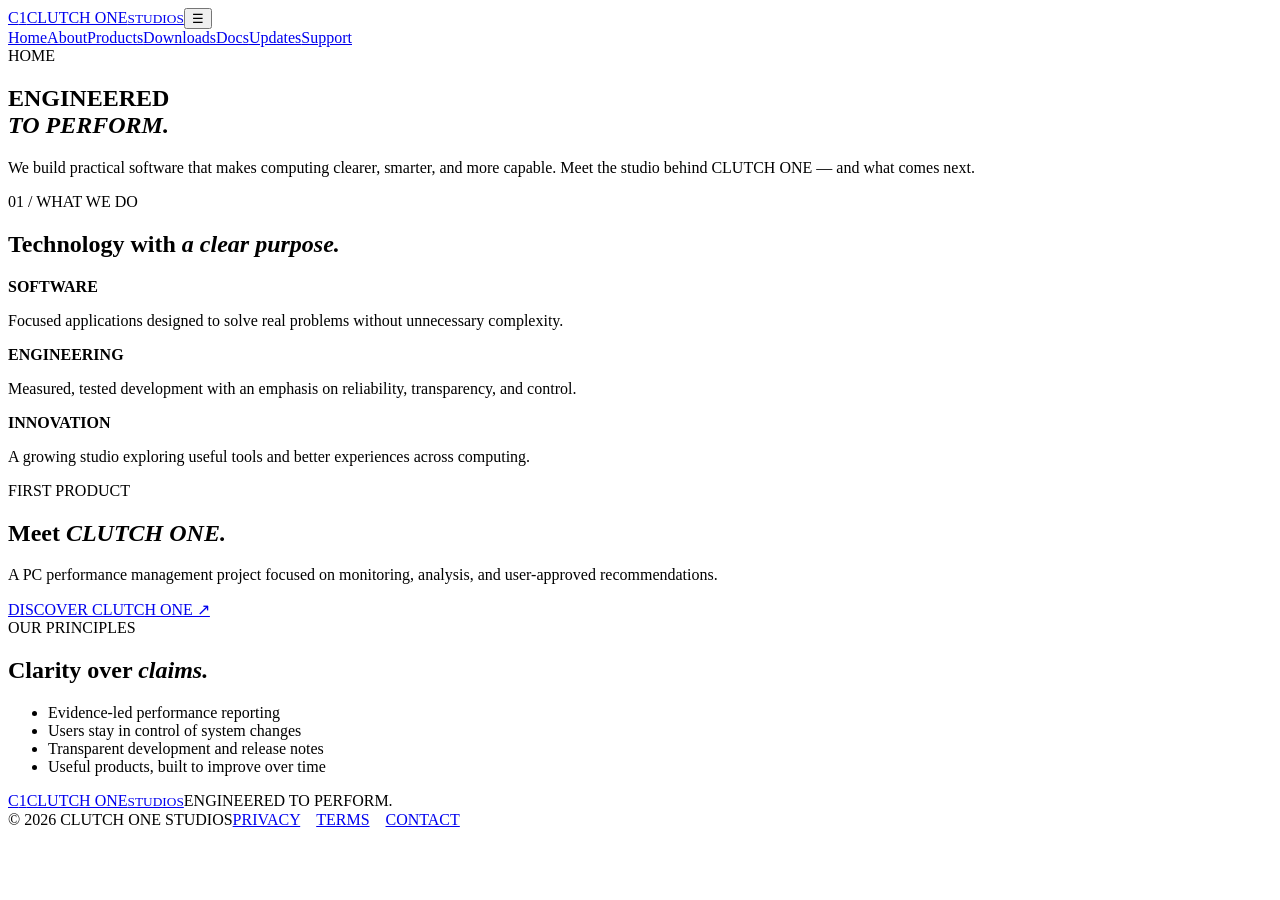
==== index.html @ 5ef76e0c "Add files via upload" ====
<!doctype html><html lang="en"><head><meta charset="utf-8"><meta name="viewport" content="width=device-width,initial-scale=1"><meta name="description" content="We build practical software that makes computing clearer, smarter, and more capable. Meet the studio behind CLUTCH ONE — and what comes next."><title>Index — CLUTCH ONE STUDIOS</title><link rel="stylesheet" href="assets/style.css"></head><body><header><div class="nav wrap"><a class="brand" href="index.html"><span class="mark">C<span>1</span></span><span>CLUTCH ONE<small>STUDIOS</small></span></a><button id="toggle" aria-label="Toggle menu">☰</button><nav id="nav"><a href="index.html">Home</a><a href="about.html">About</a><a href="products.html">Products</a><a href="downloads.html">Downloads</a><a href="documentation.html">Docs</a><a href="news.html">Updates</a><a href="support.html">Support</a></nav></div></header><main><section class="hero wrap"><div class="eyebrow">HOME</div><h1>ENGINEERED<br><em>TO PERFORM.</em></h1><p>We build practical software that makes computing clearer, smarter, and more capable. Meet the studio behind CLUTCH ONE — and what comes next.</p></section><section class="section wrap"><div class="eyebrow">01 / WHAT WE DO</div><h2>Technology with <em>a clear purpose.</em></h2><div class="cards"><article><b>SOFTWARE</b><p>Focused applications designed to solve real problems without unnecessary complexity.</p></article><article><b>ENGINEERING</b><p>Measured, tested development with an emphasis on reliability, transparency, and control.</p></article><article><b>INNOVATION</b><p>A growing studio exploring useful tools and better experiences across computing.</p></article></div></section><section class="band"><div class="wrap"><div class="eyebrow">FIRST PRODUCT</div><h2>Meet <em>CLUTCH ONE.</em></h2><p>A PC performance management project focused on monitoring, analysis, and user-approved recommendations.</p><a class="btn" href="clutch-one.html">DISCOVER CLUTCH ONE ↗</a></div></section><section class="section wrap"><div class="eyebrow">OUR PRINCIPLES</div><h2>Clarity over <em>claims.</em></h2><ul><li>Evidence-led performance reporting</li><li>Users stay in control of system changes</li><li>Transparent development and release notes</li><li>Useful products, built to improve over time</li></ul></section></main><footer><div class="wrap foot"><a class="brand" href="index.html"><span class="mark">C<span>1</span></span><span>CLUTCH ONE<small>STUDIOS</small></span></a><span>ENGINEERED TO PERFORM.</span></div><div class="wrap legal"><span>© 2026 CLUTCH ONE STUDIOS</span><span><a href="privacy.html">PRIVACY</a>　<a href="terms.html">TERMS</a>　<a href="support.html">CONTACT</a></span></div></footer><script>document.getElementById('toggle').onclick=()=>document.getElementById('nav').classList.toggle('open')</script></body></html>
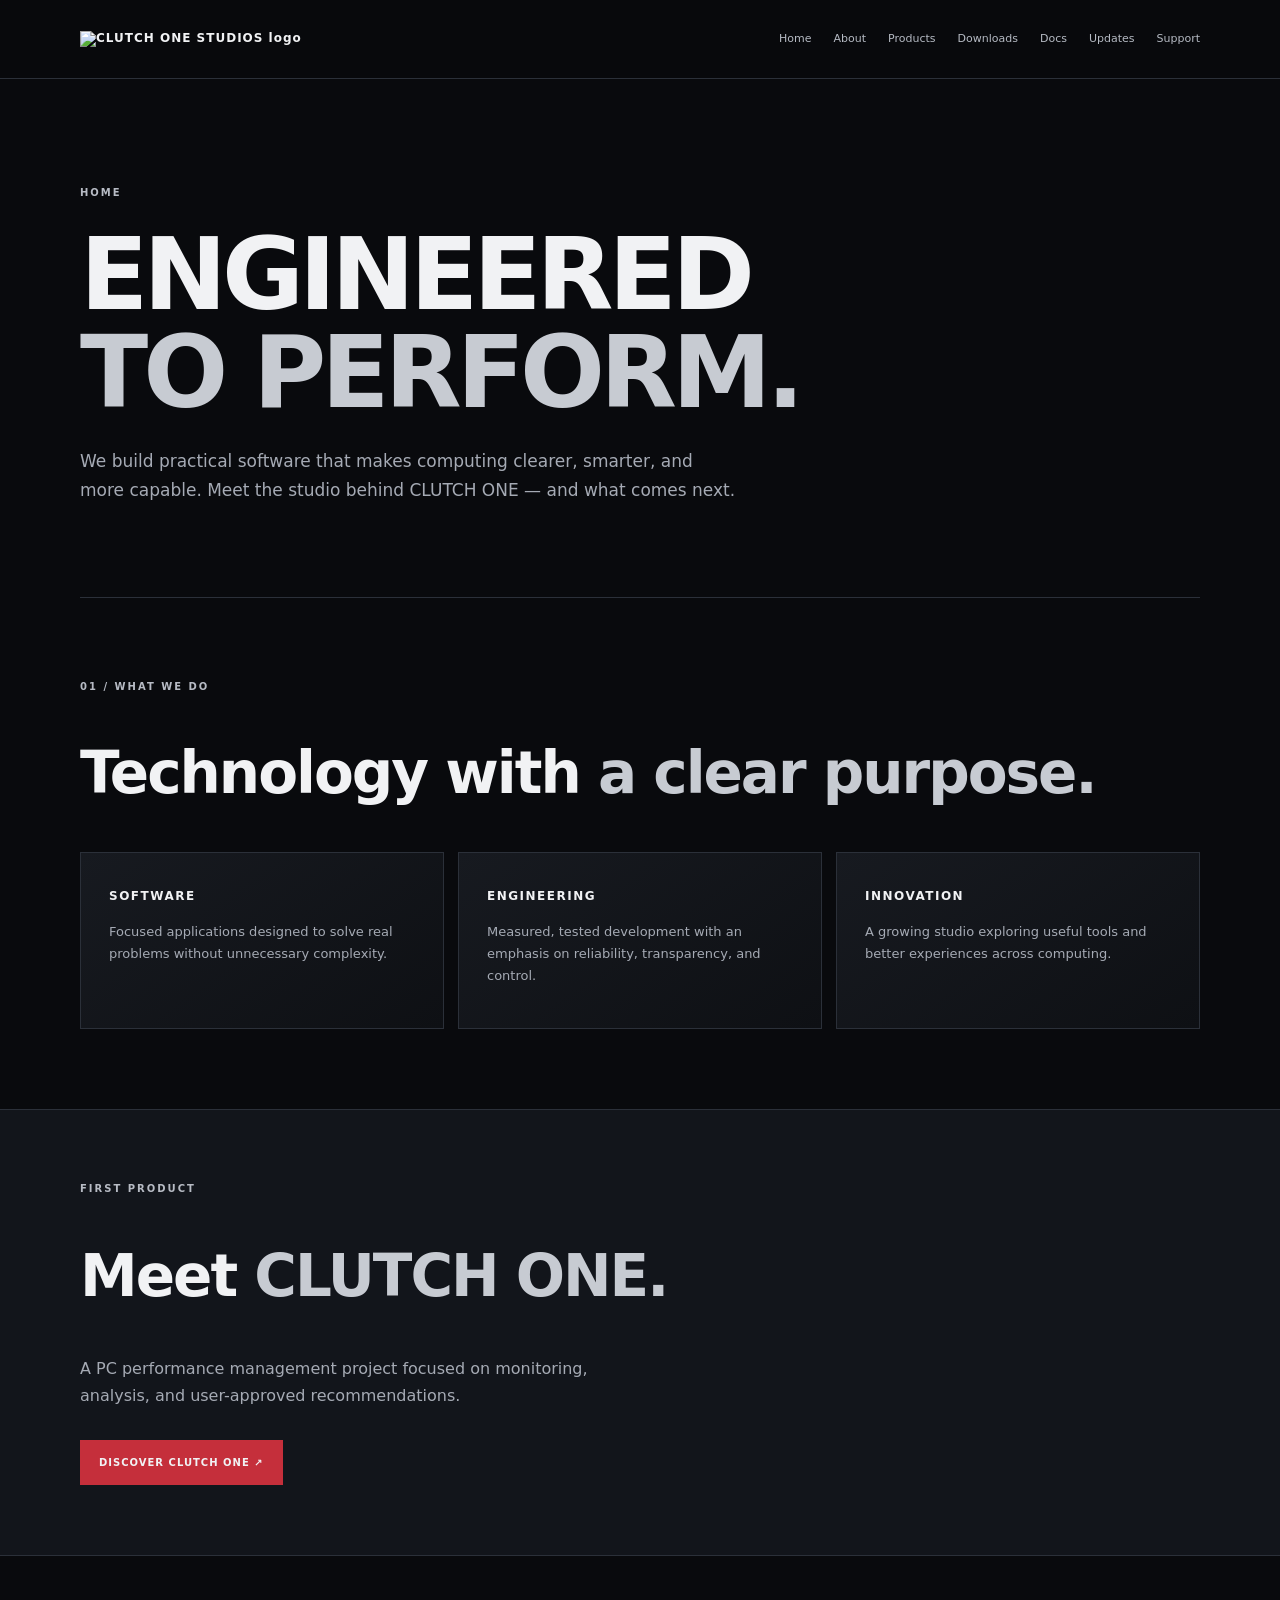
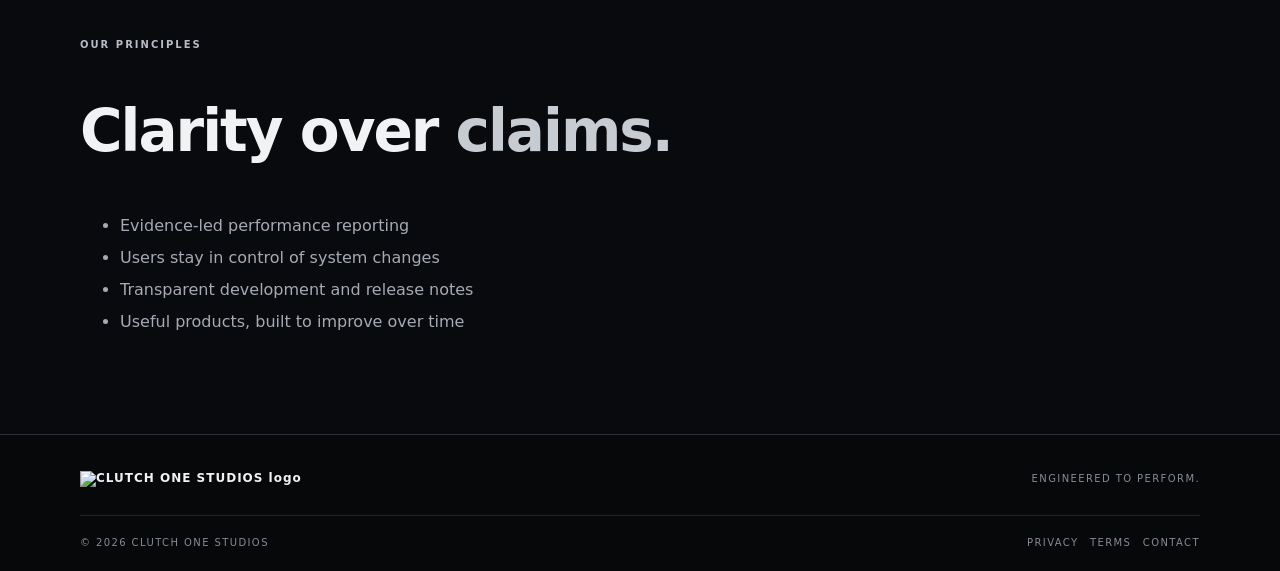
==== commit c4f2ece4: "Add files via upload" ====
--- a/index.html
+++ b/index.html
@@ -1 +1 @@
-<!doctype html><html lang="en"><head><meta charset="utf-8"><meta name="viewport" content="width=device-width,initial-scale=1"><meta name="description" content="We build practical software that makes computing clearer, smarter, and more capable. Meet the studio behind CLUTCH ONE — and what comes next."><title>Index — CLUTCH ONE STUDIOS</title><link rel="stylesheet" href="assets/style.css"></head><body><header><div class="nav wrap"><a class="brand" href="index.html"><span class="mark">C<span>1</span></span><span>CLUTCH ONE<small>STUDIOS</small></span></a><button id="toggle" aria-label="Toggle menu">☰</button><nav id="nav"><a href="index.html">Home</a><a href="about.html">About</a><a href="products.html">Products</a><a href="downloads.html">Downloads</a><a href="documentation.html">Docs</a><a href="news.html">Updates</a><a href="support.html">Support</a></nav></div></header><main><section class="hero wrap"><div class="eyebrow">HOME</div><h1>ENGINEERED<br><em>TO PERFORM.</em></h1><p>We build practical software that makes computing clearer, smarter, and more capable. Meet the studio behind CLUTCH ONE — and what comes next.</p></section><section class="section wrap"><div class="eyebrow">01 / WHAT WE DO</div><h2>Technology with <em>a clear purpose.</em></h2><div class="cards"><article><b>SOFTWARE</b><p>Focused applications designed to solve real problems without unnecessary complexity.</p></article><article><b>ENGINEERING</b><p>Measured, tested development with an emphasis on reliability, transparency, and control.</p></article><article><b>INNOVATION</b><p>A growing studio exploring useful tools and better experiences across computing.</p></article></div></section><section class="band"><div class="wrap"><div class="eyebrow">FIRST PRODUCT</div><h2>Meet <em>CLUTCH ONE.</em></h2><p>A PC performance management project focused on monitoring, analysis, and user-approved recommendations.</p><a class="btn" href="clutch-one.html">DISCOVER CLUTCH ONE ↗</a></div></section><section class="section wrap"><div class="eyebrow">OUR PRINCIPLES</div><h2>Clarity over <em>claims.</em></h2><ul><li>Evidence-led performance reporting</li><li>Users stay in control of system changes</li><li>Transparent development and release notes</li><li>Useful products, built to improve over time</li></ul></section></main><footer><div class="wrap foot"><a class="brand" href="index.html"><span class="mark">C<span>1</span></span><span>CLUTCH ONE<small>STUDIOS</small></span></a><span>ENGINEERED TO PERFORM.</span></div><div class="wrap legal"><span>© 2026 CLUTCH ONE STUDIOS</span><span><a href="privacy.html">PRIVACY</a>　<a href="terms.html">TERMS</a>　<a href="support.html">CONTACT</a></span></div></footer><script>document.getElementById('toggle').onclick=()=>document.getElementById('nav').classList.toggle('open')</script></body></html>+<!doctype html><html lang="en"><head><meta charset="utf-8"><meta name="viewport" content="width=device-width,initial-scale=1"><meta name="description" content="We build practical software that makes computing clearer, smarter, and more capable. Meet the studio behind CLUTCH ONE — and what comes next."><title>Index — CLUTCH ONE STUDIOS</title><link rel="stylesheet" href="assets/style.css"></head><body><header><div class="nav wrap"><a class="brand" href="index.html"><img class="brand-logo" src="assets/clutch-one-studios-logo.png" alt="CLUTCH ONE STUDIOS logo"></a><button id="toggle" aria-label="Toggle menu">☰</button><nav id="nav"><a href="index.html">Home</a><a href="about.html">About</a><a href="products.html">Products</a><a href="downloads.html">Downloads</a><a href="documentation.html">Docs</a><a href="news.html">Updates</a><a href="support.html">Support</a></nav></div></header><main><section class="hero wrap"><div class="eyebrow">HOME</div><h1>ENGINEERED<br><em>TO PERFORM.</em></h1><p>We build practical software that makes computing clearer, smarter, and more capable. Meet the studio behind CLUTCH ONE — and what comes next.</p></section><section class="section wrap"><div class="eyebrow">01 / WHAT WE DO</div><h2>Technology with <em>a clear purpose.</em></h2><div class="cards"><article><b>SOFTWARE</b><p>Focused applications designed to solve real problems without unnecessary complexity.</p></article><article><b>ENGINEERING</b><p>Measured, tested development with an emphasis on reliability, transparency, and control.</p></article><article><b>INNOVATION</b><p>A growing studio exploring useful tools and better experiences across computing.</p></article></div></section><section class="band"><div class="wrap"><div class="eyebrow">FIRST PRODUCT</div><h2>Meet <em>CLUTCH ONE.</em></h2><p>A PC performance management project focused on monitoring, analysis, and user-approved recommendations.</p><a class="btn" href="clutch-one.html">DISCOVER CLUTCH ONE ↗</a></div></section><section class="section wrap"><div class="eyebrow">OUR PRINCIPLES</div><h2>Clarity over <em>claims.</em></h2><ul><li>Evidence-led performance reporting</li><li>Users stay in control of system changes</li><li>Transparent development and release notes</li><li>Useful products, built to improve over time</li></ul></section></main><footer><div class="wrap foot"><a class="brand" href="index.html"><img class="brand-logo" src="assets/clutch-one-studios-logo.png" alt="CLUTCH ONE STUDIOS logo"></a><span>ENGINEERED TO PERFORM.</span></div><div class="wrap legal"><span>© 2026 CLUTCH ONE STUDIOS</span><span><a href="privacy.html">PRIVACY</a>　<a href="terms.html">TERMS</a>　<a href="support.html">CONTACT</a></span></div></footer><script>document.getElementById('toggle').onclick=()=>document.getElementById('nav').classList.toggle('open')</script></body></html>
--- a/assets/style.css
+++ b/assets/style.css
@@ -0,0 +1 @@
+*{box-sizing:border-box} :root{--bg:#090a0d;--panel:#13161c;--line:#2b3039;--white:#f1f2f4;--muted:#a5aab4;--red:#c52f3b}body{margin:0;background:var(--bg);color:var(--white);font:16px/1.7 Inter,system-ui,Segoe UI,sans-serif}a{color:inherit;text-decoration:none}.wrap{width:min(1120px,calc(100% - 44px));margin:auto}header{position:sticky;top:0;background:#090a0ded;backdrop-filter:blur(16px);border-bottom:1px solid var(--line);z-index:5}.nav{height:78px;display:flex;align-items:center;gap:25px}.brand{display:flex;align-items:center;gap:11px;font-size:12px;font-weight:900;letter-spacing:1px;line-height:1.2}.brand small{display:block;color:#aeb2ba;font-size:9px;letter-spacing:3px;margin-top:5px}.mark{width:42px;height:42px;border:1px solid #646973;border-radius:8px;display:grid;place-items:center;font-size:20px;letter-spacing:-3px;background:#171a20}.mark span,.c1 span,.orb span{color:var(--red)}nav{display:flex;gap:22px;margin-left:auto}nav a{font-size:11px;color:#b5bac3}nav a:hover{color:white}#toggle{display:none;background:none;color:white;border:1px solid var(--line);padding:8px}.hero{padding-top:105px;padding-bottom:75px;border-bottom:1px solid var(--line);position:relative}.eyebrow{font-size:10px;letter-spacing:2px;color:#b7bbc4;font-weight:800}.hero h1{font-size:clamp(56px,8vw,100px);line-height:.98;letter-spacing:-5px;margin:25px 0}.hero h1 em,h2 em{font-style:normal;color:#c7cbd2}.hero p{max-width:660px;color:var(--muted);font-size:17px}.section{padding-top:80px;padding-bottom:80px}.section h2,.band h2{font-size:clamp(36px,5vw,58px);line-height:1.05;letter-spacing:-2px}.section p{max-width:760px;color:var(--muted)}.cards{display:grid;grid-template-columns:repeat(3,1fr);gap:14px;margin-top:30px}.cards article{background:linear-gradient(145deg,#171a20,#0e1014);border:1px solid var(--line);padding:28px;min-height:170px}.cards b{font-size:12px;letter-spacing:1.5px}.cards p{font-size:13px}.band{background:#12151b;border-block:1px solid var(--line);padding:70px 0}.band p{color:var(--muted);max-width:580px}.btn{display:inline-block;border:1px solid var(--red);background:var(--red);padding:13px 18px;font-size:10px;font-weight:900;letter-spacing:1px;margin-top:15px}.btn:hover{background:#df3947}.product{display:grid;grid-template-columns:1fr 1fr;align-items:center;gap:35px}.c1{font-size:42px;font-weight:950;letter-spacing:-7px}.orb{height:300px;border:1px solid #7b2933;border-radius:50%;display:grid;place-items:center;font-size:125px;font-weight:950;letter-spacing:-20px;background:radial-gradient(circle, #4b1720 0,transparent 68%)}.tag{font-size:10px!important;letter-spacing:1px}.notice{border:1px solid #66323a;background:#211317;padding:16px;color:#dfc2c6;font-size:13px}.center{text-align:center}.center p{margin-inline:auto}.center .btn{margin-top:20px}ul{color:var(--muted);line-height:2}footer{border-top:1px solid var(--line);background:#07080a;padding:35px 0 20px}.foot,.legal{display:flex;align-items:center;justify-content:space-between;gap:20px}.foot>span,.legal{font-size:10px;letter-spacing:1.4px;color:#858b96}.legal{border-top:1px solid #20232a;margin-top:28px;padding-top:18px}.legal a:hover{color:white}@media(max-width:850px){nav{gap:12px}nav a{font-size:10px}}@media(max-width:650px){.wrap{width:calc(100% - 34px)}.nav{height:70px}#toggle{display:block;margin-left:auto}nav{display:none;position:absolute;top:70px;left:0;right:0;background:#0d0f13;padding:20px 24px;flex-direction:column;border-bottom:1px solid var(--line)}nav.open{display:flex}nav a{font-size:13px}.hero{padding-top:75px}.hero h1{letter-spacing:-3px}.cards,.product{grid-template-columns:1fr}.orb{height:230px;font-size:100px}.foot,.legal{align-items:flex-start;flex-direction:column}.section{padding-block:60px}}
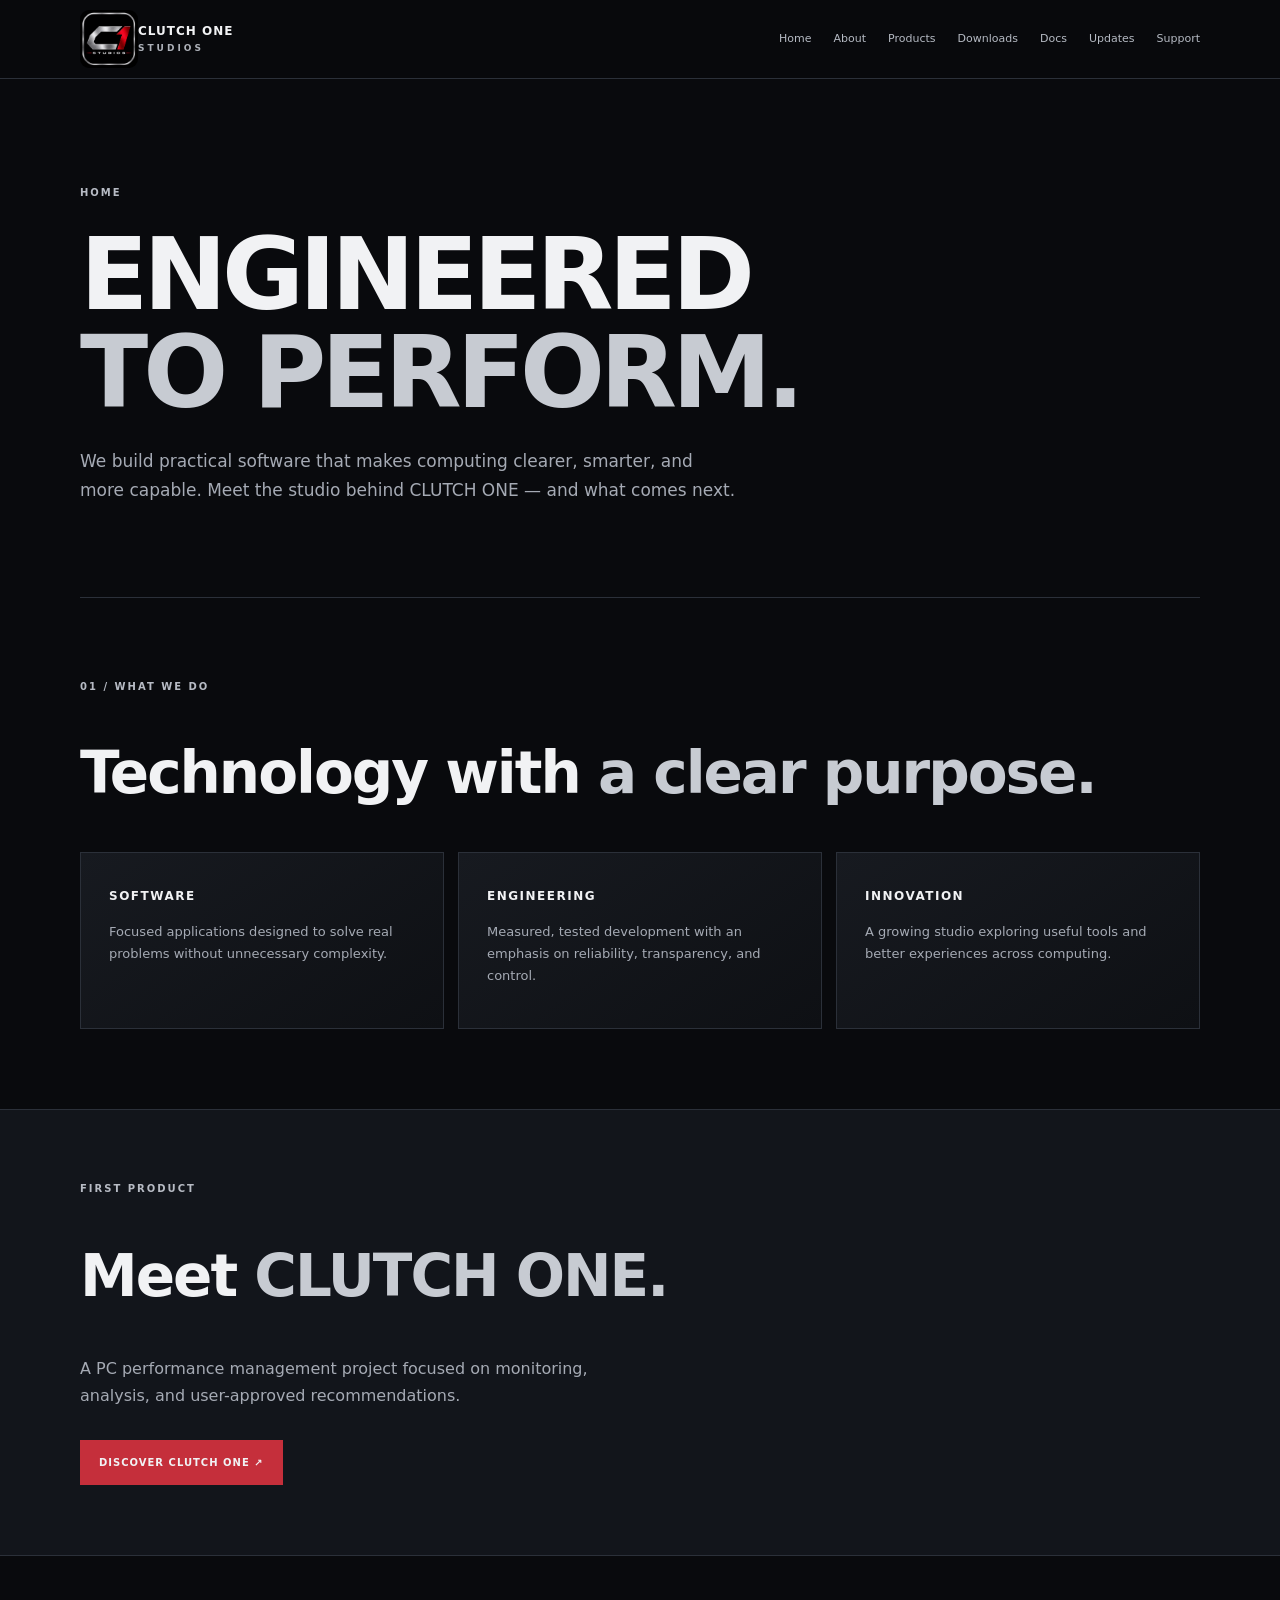
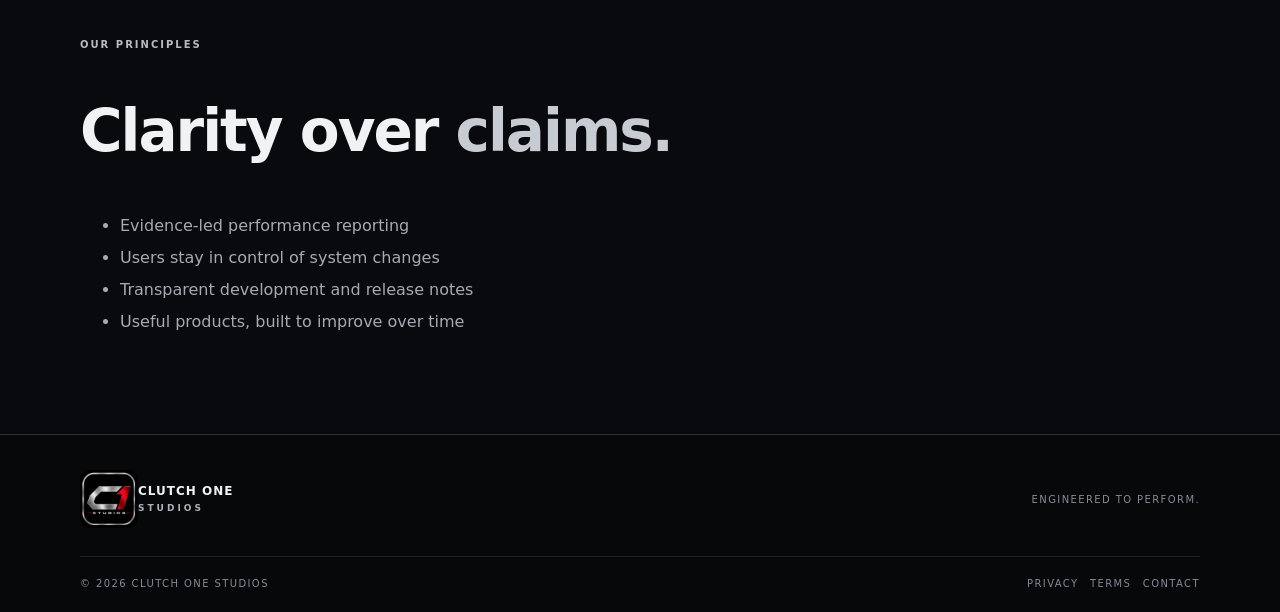
==== commit 57874e0d: "Add files via upload Header update" ====
--- a/index.html
+++ b/index.html
@@ -1 +1 @@
-<!doctype html><html lang="en"><head><meta charset="utf-8"><meta name="viewport" content="width=device-width,initial-scale=1"><meta name="description" content="We build practical software that makes computing clearer, smarter, and more capable. Meet the studio behind CLUTCH ONE — and what comes next."><title>Index — CLUTCH ONE STUDIOS</title><link rel="stylesheet" href="assets/style.css"></head><body><header><div class="nav wrap"><a class="brand" href="index.html"><img class="brand-logo" src="assets/clutch-one-studios-logo.png" alt="CLUTCH ONE STUDIOS logo"></a><button id="toggle" aria-label="Toggle menu">☰</button><nav id="nav"><a href="index.html">Home</a><a href="about.html">About</a><a href="products.html">Products</a><a href="downloads.html">Downloads</a><a href="documentation.html">Docs</a><a href="news.html">Updates</a><a href="support.html">Support</a></nav></div></header><main><section class="hero wrap"><div class="eyebrow">HOME</div><h1>ENGINEERED<br><em>TO PERFORM.</em></h1><p>We build practical software that makes computing clearer, smarter, and more capable. Meet the studio behind CLUTCH ONE — and what comes next.</p></section><section class="section wrap"><div class="eyebrow">01 / WHAT WE DO</div><h2>Technology with <em>a clear purpose.</em></h2><div class="cards"><article><b>SOFTWARE</b><p>Focused applications designed to solve real problems without unnecessary complexity.</p></article><article><b>ENGINEERING</b><p>Measured, tested development with an emphasis on reliability, transparency, and control.</p></article><article><b>INNOVATION</b><p>A growing studio exploring useful tools and better experiences across computing.</p></article></div></section><section class="band"><div class="wrap"><div class="eyebrow">FIRST PRODUCT</div><h2>Meet <em>CLUTCH ONE.</em></h2><p>A PC performance management project focused on monitoring, analysis, and user-approved recommendations.</p><a class="btn" href="clutch-one.html">DISCOVER CLUTCH ONE ↗</a></div></section><section class="section wrap"><div class="eyebrow">OUR PRINCIPLES</div><h2>Clarity over <em>claims.</em></h2><ul><li>Evidence-led performance reporting</li><li>Users stay in control of system changes</li><li>Transparent development and release notes</li><li>Useful products, built to improve over time</li></ul></section></main><footer><div class="wrap foot"><a class="brand" href="index.html"><img class="brand-logo" src="assets/clutch-one-studios-logo.png" alt="CLUTCH ONE STUDIOS logo"></a><span>ENGINEERED TO PERFORM.</span></div><div class="wrap legal"><span>© 2026 CLUTCH ONE STUDIOS</span><span><a href="privacy.html">PRIVACY</a>　<a href="terms.html">TERMS</a>　<a href="support.html">CONTACT</a></span></div></footer><script>document.getElementById('toggle').onclick=()=>document.getElementById('nav').classList.toggle('open')</script></body></html>+<!doctype html><html lang="en"><head><meta charset="utf-8"><meta name="viewport" content="width=device-width,initial-scale=1"><meta name="description" content="We build practical software that makes computing clearer, smarter, and more capable. Meet the studio behind CLUTCH ONE — and what comes next."><title>Index — CLUTCH ONE STUDIOS</title><link rel="stylesheet" href="assets/style.css"></head><body><header><div class="nav wrap"><a class="brand" href="index.html"><img class="brand-logo" src="assets/clutch-one-studios-logo.png" alt="CLUTCH ONE STUDIOS logo"><span class="brand-name">CLUTCH ONE<small>STUDIOS</small></span></a><button id="toggle" aria-label="Toggle menu">☰</button><nav id="nav"><a href="index.html">Home</a><a href="about.html">About</a><a href="products.html">Products</a><a href="downloads.html">Downloads</a><a href="documentation.html">Docs</a><a href="news.html">Updates</a><a href="support.html">Support</a></nav></div></header><main><section class="hero wrap"><div class="eyebrow">HOME</div><h1>ENGINEERED<br><em>TO PERFORM.</em></h1><p>We build practical software that makes computing clearer, smarter, and more capable. Meet the studio behind CLUTCH ONE — and what comes next.</p></section><section class="section wrap"><div class="eyebrow">01 / WHAT WE DO</div><h2>Technology with <em>a clear purpose.</em></h2><div class="cards"><article><b>SOFTWARE</b><p>Focused applications designed to solve real problems without unnecessary complexity.</p></article><article><b>ENGINEERING</b><p>Measured, tested development with an emphasis on reliability, transparency, and control.</p></article><article><b>INNOVATION</b><p>A growing studio exploring useful tools and better experiences across computing.</p></article></div></section><section class="band"><div class="wrap"><div class="eyebrow">FIRST PRODUCT</div><h2>Meet <em>CLUTCH ONE.</em></h2><p>A PC performance management project focused on monitoring, analysis, and user-approved recommendations.</p><a class="btn" href="clutch-one.html">DISCOVER CLUTCH ONE ↗</a></div></section><section class="section wrap"><div class="eyebrow">OUR PRINCIPLES</div><h2>Clarity over <em>claims.</em></h2><ul><li>Evidence-led performance reporting</li><li>Users stay in control of system changes</li><li>Transparent development and release notes</li><li>Useful products, built to improve over time</li></ul></section></main><footer><div class="wrap foot"><a class="brand" href="index.html"><img class="brand-logo" src="assets/clutch-one-studios-logo.png" alt="CLUTCH ONE STUDIOS logo"><span class="brand-name">CLUTCH ONE<small>STUDIOS</small></span></a><span>ENGINEERED TO PERFORM.</span></div><div class="wrap legal"><span>© 2026 CLUTCH ONE STUDIOS</span><span><a href="privacy.html">PRIVACY</a>　<a href="terms.html">TERMS</a>　<a href="support.html">CONTACT</a></span></div></footer><script>document.getElementById('toggle').onclick=()=>document.getElementById('nav').classList.toggle('open')</script></body></html>
--- a/assets/style.css
+++ b/assets/style.css
@@ -1 +1,11 @@
-*{box-sizing:border-box} :root{--bg:#090a0d;--panel:#13161c;--line:#2b3039;--white:#f1f2f4;--muted:#a5aab4;--red:#c52f3b}body{margin:0;background:var(--bg);color:var(--white);font:16px/1.7 Inter,system-ui,Segoe UI,sans-serif}a{color:inherit;text-decoration:none}.wrap{width:min(1120px,calc(100% - 44px));margin:auto}header{position:sticky;top:0;background:#090a0ded;backdrop-filter:blur(16px);border-bottom:1px solid var(--line);z-index:5}.nav{height:78px;display:flex;align-items:center;gap:25px}.brand{display:flex;align-items:center;gap:11px;font-size:12px;font-weight:900;letter-spacing:1px;line-height:1.2}.brand small{display:block;color:#aeb2ba;font-size:9px;letter-spacing:3px;margin-top:5px}.mark{width:42px;height:42px;border:1px solid #646973;border-radius:8px;display:grid;place-items:center;font-size:20px;letter-spacing:-3px;background:#171a20}.mark span,.c1 span,.orb span{color:var(--red)}nav{display:flex;gap:22px;margin-left:auto}nav a{font-size:11px;color:#b5bac3}nav a:hover{color:white}#toggle{display:none;background:none;color:white;border:1px solid var(--line);padding:8px}.hero{padding-top:105px;padding-bottom:75px;border-bottom:1px solid var(--line);position:relative}.eyebrow{font-size:10px;letter-spacing:2px;color:#b7bbc4;font-weight:800}.hero h1{font-size:clamp(56px,8vw,100px);line-height:.98;letter-spacing:-5px;margin:25px 0}.hero h1 em,h2 em{font-style:normal;color:#c7cbd2}.hero p{max-width:660px;color:var(--muted);font-size:17px}.section{padding-top:80px;padding-bottom:80px}.section h2,.band h2{font-size:clamp(36px,5vw,58px);line-height:1.05;letter-spacing:-2px}.section p{max-width:760px;color:var(--muted)}.cards{display:grid;grid-template-columns:repeat(3,1fr);gap:14px;margin-top:30px}.cards article{background:linear-gradient(145deg,#171a20,#0e1014);border:1px solid var(--line);padding:28px;min-height:170px}.cards b{font-size:12px;letter-spacing:1.5px}.cards p{font-size:13px}.band{background:#12151b;border-block:1px solid var(--line);padding:70px 0}.band p{color:var(--muted);max-width:580px}.btn{display:inline-block;border:1px solid var(--red);background:var(--red);padding:13px 18px;font-size:10px;font-weight:900;letter-spacing:1px;margin-top:15px}.btn:hover{background:#df3947}.product{display:grid;grid-template-columns:1fr 1fr;align-items:center;gap:35px}.c1{font-size:42px;font-weight:950;letter-spacing:-7px}.orb{height:300px;border:1px solid #7b2933;border-radius:50%;display:grid;place-items:center;font-size:125px;font-weight:950;letter-spacing:-20px;background:radial-gradient(circle, #4b1720 0,transparent 68%)}.tag{font-size:10px!important;letter-spacing:1px}.notice{border:1px solid #66323a;background:#211317;padding:16px;color:#dfc2c6;font-size:13px}.center{text-align:center}.center p{margin-inline:auto}.center .btn{margin-top:20px}ul{color:var(--muted);line-height:2}footer{border-top:1px solid var(--line);background:#07080a;padding:35px 0 20px}.foot,.legal{display:flex;align-items:center;justify-content:space-between;gap:20px}.foot>span,.legal{font-size:10px;letter-spacing:1.4px;color:#858b96}.legal{border-top:1px solid #20232a;margin-top:28px;padding-top:18px}.legal a:hover{color:white}@media(max-width:850px){nav{gap:12px}nav a{font-size:10px}}@media(max-width:650px){.wrap{width:calc(100% - 34px)}.nav{height:70px}#toggle{display:block;margin-left:auto}nav{display:none;position:absolute;top:70px;left:0;right:0;background:#0d0f13;padding:20px 24px;flex-direction:column;border-bottom:1px solid var(--line)}nav.open{display:flex}nav a{font-size:13px}.hero{padding-top:75px}.hero h1{letter-spacing:-3px}.cards,.product{grid-template-columns:1fr}.orb{height:230px;font-size:100px}.foot,.legal{align-items:flex-start;flex-direction:column}.section{padding-block:60px}}+*{box-sizing:border-box} :root{--bg:#090a0d;--panel:#13161c;--line:#2b3039;--white:#f1f2f4;--muted:#a5aab4;--red:#c52f3b}body{margin:0;background:var(--bg);color:var(--white);font:16px/1.7 Inter,system-ui,Segoe UI,sans-serif}a{color:inherit;text-decoration:none}.wrap{width:min(1120px,calc(100% - 44px));margin:auto}header{position:sticky;top:0;background:#090a0ded;backdrop-filter:blur(16px);border-bottom:1px solid var(--line);z-index:5}.nav{height:78px;display:flex;align-items:center;gap:25px}.brand{display:flex;align-items:center;gap:11px;font-size:12px;font-weight:900;letter-spacing:1px;line-height:1.2}.brand small{display:block;color:#aeb2ba;font-size:9px;letter-spacing:3px;margin-top:5px}.mark{width:42px;height:42px;border:1px solid #646973;border-radius:8px;display:grid;place-items:center;font-size:20px;letter-spacing:-3px;background:#171a20}.mark span,.c1 span,.orb span{color:var(--red)}nav{display:flex;gap:22px;margin-left:auto}nav a{font-size:11px;color:#b5bac3}nav a:hover{color:white}#toggle{display:none;background:none;color:white;border:1px solid var(--line);padding:8px}.hero{padding-top:105px;padding-bottom:75px;border-bottom:1px solid var(--line);position:relative}.eyebrow{font-size:10px;letter-spacing:2px;color:#b7bbc4;font-weight:800}.hero h1{font-size:clamp(56px,8vw,100px);line-height:.98;letter-spacing:-5px;margin:25px 0}.hero h1 em,h2 em{font-style:normal;color:#c7cbd2}.hero p{max-width:660px;color:var(--muted);font-size:17px}.section{padding-top:80px;padding-bottom:80px}.section h2,.band h2{font-size:clamp(36px,5vw,58px);line-height:1.05;letter-spacing:-2px}.section p{max-width:760px;color:var(--muted)}.cards{display:grid;grid-template-columns:repeat(3,1fr);gap:14px;margin-top:30px}.cards article{background:linear-gradient(145deg,#171a20,#0e1014);border:1px solid var(--line);padding:28px;min-height:170px}.cards b{font-size:12px;letter-spacing:1.5px}.cards p{font-size:13px}.band{background:#12151b;border-block:1px solid var(--line);padding:70px 0}.band p{color:var(--muted);max-width:580px}.btn{display:inline-block;border:1px solid var(--red);background:var(--red);padding:13px 18px;font-size:10px;font-weight:900;letter-spacing:1px;margin-top:15px}.btn:hover{background:#df3947}.product{display:grid;grid-template-columns:1fr 1fr;align-items:center;gap:35px}.c1{font-size:42px;font-weight:950;letter-spacing:-7px}.orb{height:300px;border:1px solid #7b2933;border-radius:50%;display:grid;place-items:center;font-size:125px;font-weight:950;letter-spacing:-20px;background:radial-gradient(circle, #4b1720 0,transparent 68%)}.tag{font-size:10px!important;letter-spacing:1px}.notice{border:1px solid #66323a;background:#211317;padding:16px;color:#dfc2c6;font-size:13px}.center{text-align:center}.center p{margin-inline:auto}.center .btn{margin-top:20px}ul{color:var(--muted);line-height:2}footer{border-top:1px solid var(--line);background:#07080a;padding:35px 0 20px}.foot,.legal{display:flex;align-items:center;justify-content:space-between;gap:20px}.foot>span,.legal{font-size:10px;letter-spacing:1.4px;color:#858b96}.legal{border-top:1px solid #20232a;margin-top:28px;padding-top:18px}.legal a:hover{color:white}@media(max-width:850px){nav{gap:12px}nav a{font-size:10px}}@media(max-width:650px){.wrap{width:calc(100% - 34px)}.nav{height:70px}#toggle{display:block;margin-left:auto}nav{display:none;position:absolute;top:70px;left:0;right:0;background:#0d0f13;padding:20px 24px;flex-direction:column;border-bottom:1px solid var(--line)}nav.open{display:flex}nav a{font-size:13px}.hero{padding-top:75px}.hero h1{letter-spacing:-3px}.cards,.product{grid-template-columns:1fr}.orb{height:230px;font-size:100px}.foot,.legal{align-items:flex-start;flex-direction:column}.section{padding-block:60px}}
+/* Approved CLUTCH ONE STUDIOS logo */
+.brand { gap: 0; }
+.brand-logo { display:block; width:58px; height:58px; object-fit:contain; border-radius:9px; }
+.product-logo-wrap { display:flex; align-items:center; justify-content:center; min-height:300px; }
+.product-logo { display:block; width:min(100%, 390px); height:auto; object-fit:contain; }
+@media(max-width:650px) {
+  .brand-logo { width:52px; height:52px; }
+  .product-logo-wrap { min-height:220px; }
+  .product-logo { width:min(100%, 310px); }
+}
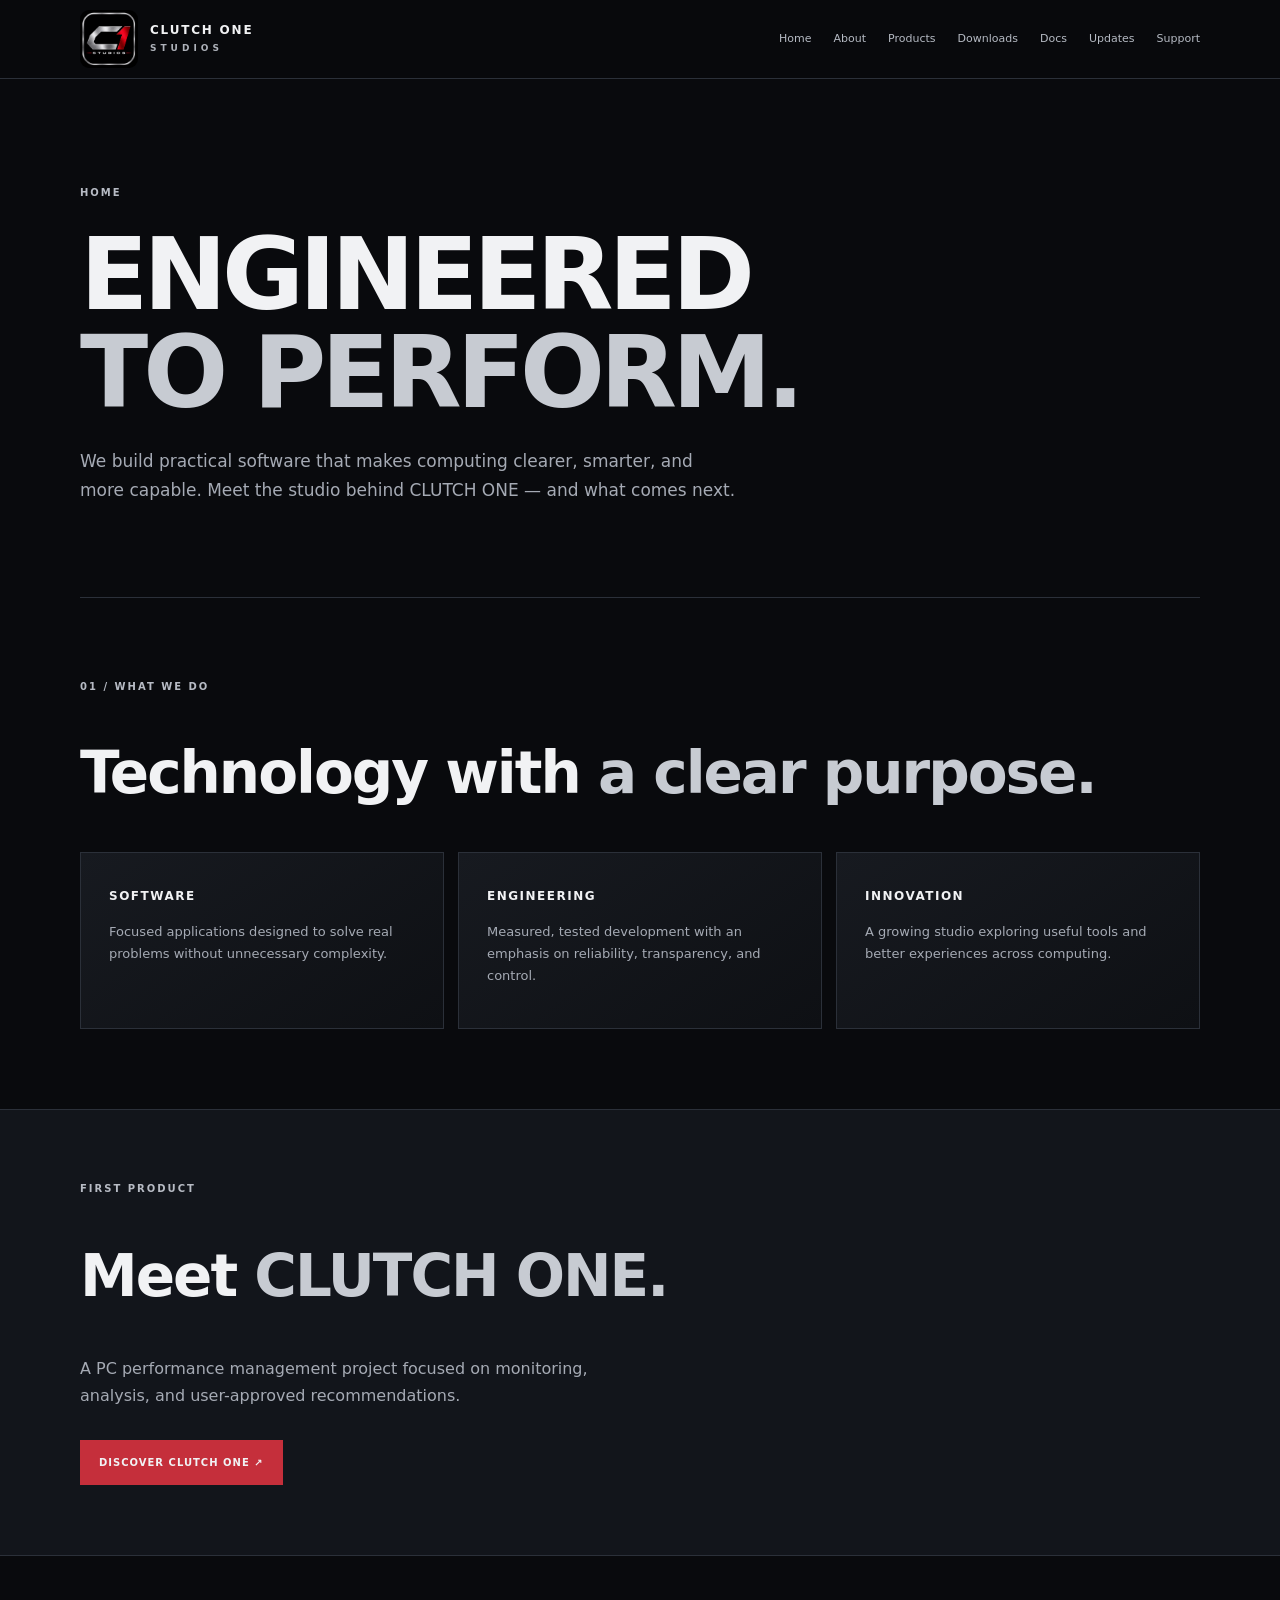
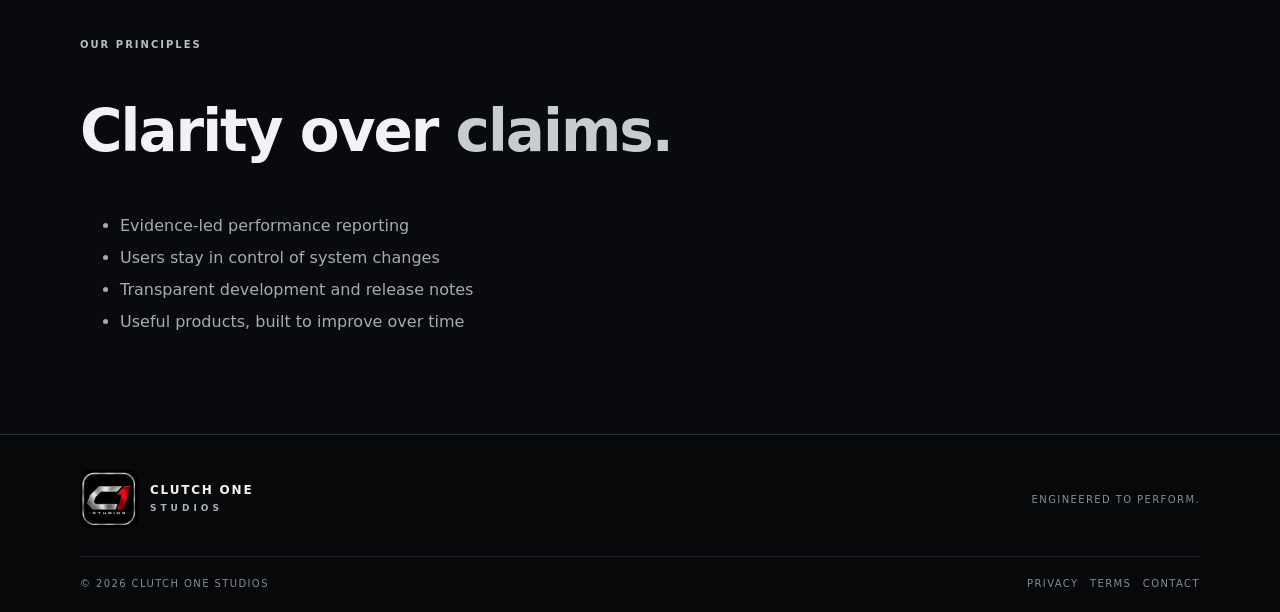
==== commit 5f62eaff: "Update index.html" ====
--- a/index.html
+++ b/index.html
@@ -1 +1,4 @@
-<!doctype html><html lang="en"><head><meta charset="utf-8"><meta name="viewport" content="width=device-width,initial-scale=1"><meta name="description" content="We build practical software that makes computing clearer, smarter, and more capable. Meet the studio behind CLUTCH ONE — and what comes next."><title>Index — CLUTCH ONE STUDIOS</title><link rel="stylesheet" href="assets/style.css"></head><body><header><div class="nav wrap"><a class="brand" href="index.html"><img class="brand-logo" src="assets/clutch-one-studios-logo.png" alt="CLUTCH ONE STUDIOS logo"><span class="brand-name">CLUTCH ONE<small>STUDIOS</small></span></a><button id="toggle" aria-label="Toggle menu">☰</button><nav id="nav"><a href="index.html">Home</a><a href="about.html">About</a><a href="products.html">Products</a><a href="downloads.html">Downloads</a><a href="documentation.html">Docs</a><a href="news.html">Updates</a><a href="support.html">Support</a></nav></div></header><main><section class="hero wrap"><div class="eyebrow">HOME</div><h1>ENGINEERED<br><em>TO PERFORM.</em></h1><p>We build practical software that makes computing clearer, smarter, and more capable. Meet the studio behind CLUTCH ONE — and what comes next.</p></section><section class="section wrap"><div class="eyebrow">01 / WHAT WE DO</div><h2>Technology with <em>a clear purpose.</em></h2><div class="cards"><article><b>SOFTWARE</b><p>Focused applications designed to solve real problems without unnecessary complexity.</p></article><article><b>ENGINEERING</b><p>Measured, tested development with an emphasis on reliability, transparency, and control.</p></article><article><b>INNOVATION</b><p>A growing studio exploring useful tools and better experiences across computing.</p></article></div></section><section class="band"><div class="wrap"><div class="eyebrow">FIRST PRODUCT</div><h2>Meet <em>CLUTCH ONE.</em></h2><p>A PC performance management project focused on monitoring, analysis, and user-approved recommendations.</p><a class="btn" href="clutch-one.html">DISCOVER CLUTCH ONE ↗</a></div></section><section class="section wrap"><div class="eyebrow">OUR PRINCIPLES</div><h2>Clarity over <em>claims.</em></h2><ul><li>Evidence-led performance reporting</li><li>Users stay in control of system changes</li><li>Transparent development and release notes</li><li>Useful products, built to improve over time</li></ul></section></main><footer><div class="wrap foot"><a class="brand" href="index.html"><img class="brand-logo" src="assets/clutch-one-studios-logo.png" alt="CLUTCH ONE STUDIOS logo"><span class="brand-name">CLUTCH ONE<small>STUDIOS</small></span></a><span>ENGINEERED TO PERFORM.</span></div><div class="wrap legal"><span>© 2026 CLUTCH ONE STUDIOS</span><span><a href="privacy.html">PRIVACY</a>　<a href="terms.html">TERMS</a>　<a href="support.html">CONTACT</a></span></div></footer><script>document.getElementById('toggle').onclick=()=>document.getElementById('nav').classList.toggle('open')</script></body></html>+<!doctype html><html lang="en"><head><link rel="icon" href="/favicon.ico" sizes="any">
+<link rel="icon" type="image/png" sizes="32x32" href="/favicon-32.png">
+<link rel="icon" type="image/png" sizes="16x16" href="/favicon-16.png">
+<link rel="apple-touch-icon" href="/apple-touch-icon.png"><meta charset="utf-8"><meta name="viewport" content="width=device-width,initial-scale=1"><meta name="description" content="We build practical software that makes computing clearer, smarter, and more capable. Meet the studio behind CLUTCH ONE — and what comes next."><title>Index — CLUTCH ONE STUDIOS</title><link rel="stylesheet" href="assets/style.css"></head><body><header><div class="nav wrap"><a class="brand" href="index.html"><img class="brand-logo" src="assets/clutch-one-studios-logo.png" alt="CLUTCH ONE STUDIOS logo"><span class="brand-name">CLUTCH ONE<small>STUDIOS</small></span></a><button id="toggle" aria-label="Toggle menu">☰</button><nav id="nav"><a href="index.html">Home</a><a href="about.html">About</a><a href="products.html">Products</a><a href="downloads.html">Downloads</a><a href="documentation.html">Docs</a><a href="news.html">Updates</a><a href="support.html">Support</a></nav></div></header><main><section class="hero wrap"><div class="eyebrow">HOME</div><h1>ENGINEERED<br><em>TO PERFORM.</em></h1><p>We build practical software that makes computing clearer, smarter, and more capable. Meet the studio behind CLUTCH ONE — and what comes next.</p></section><section class="section wrap"><div class="eyebrow">01 / WHAT WE DO</div><h2>Technology with <em>a clear purpose.</em></h2><div class="cards"><article><b>SOFTWARE</b><p>Focused applications designed to solve real problems without unnecessary complexity.</p></article><article><b>ENGINEERING</b><p>Measured, tested development with an emphasis on reliability, transparency, and control.</p></article><article><b>INNOVATION</b><p>A growing studio exploring useful tools and better experiences across computing.</p></article></div></section><section class="band"><div class="wrap"><div class="eyebrow">FIRST PRODUCT</div><h2>Meet <em>CLUTCH ONE.</em></h2><p>A PC performance management project focused on monitoring, analysis, and user-approved recommendations.</p><a class="btn" href="clutch-one.html">DISCOVER CLUTCH ONE ↗</a></div></section><section class="section wrap"><div class="eyebrow">OUR PRINCIPLES</div><h2>Clarity over <em>claims.</em></h2><ul><li>Evidence-led performance reporting</li><li>Users stay in control of system changes</li><li>Transparent development and release notes</li><li>Useful products, built to improve over time</li></ul></section></main><footer><div class="wrap foot"><a class="brand" href="index.html"><img class="brand-logo" src="assets/clutch-one-studios-logo.png" alt="CLUTCH ONE STUDIOS logo"><span class="brand-name">CLUTCH ONE<small>STUDIOS</small></span></a><span>ENGINEERED TO PERFORM.</span></div><div class="wrap legal"><span>© 2026 CLUTCH ONE STUDIOS</span><span><a href="privacy.html">PRIVACY</a>　<a href="terms.html">TERMS</a>　<a href="support.html">CONTACT</a></span></div></footer><script>document.getElementById('toggle').onclick=()=>document.getElementById('nav').classList.toggle('open')</script></body></html>
--- a/assets/style.css
+++ b/assets/style.css
@@ -9,3 +9,14 @@
   .product-logo-wrap { min-height:220px; }
   .product-logo { width:min(100%, 310px); }
 }
+
+/* Header wordmark beside the approved C1 emblem */
+.brand { gap: 12px; flex-shrink: 0; }
+.brand-name { display:block; color:var(--white); font-size:12px; font-weight:900; letter-spacing:1.8px; line-height:1.25; white-space:nowrap; }
+.brand-name small { display:block; color:#aeb2ba; font-size:9px; letter-spacing:4px; margin-top:5px; }
+.brand-logo { flex:0 0 auto; }
+@media(max-width:650px) {
+  .brand { gap:10px; }
+  .brand-name { font-size:11px; letter-spacing:1.5px; }
+  .brand-name small { font-size:8px; letter-spacing:3.5px; }
+}
